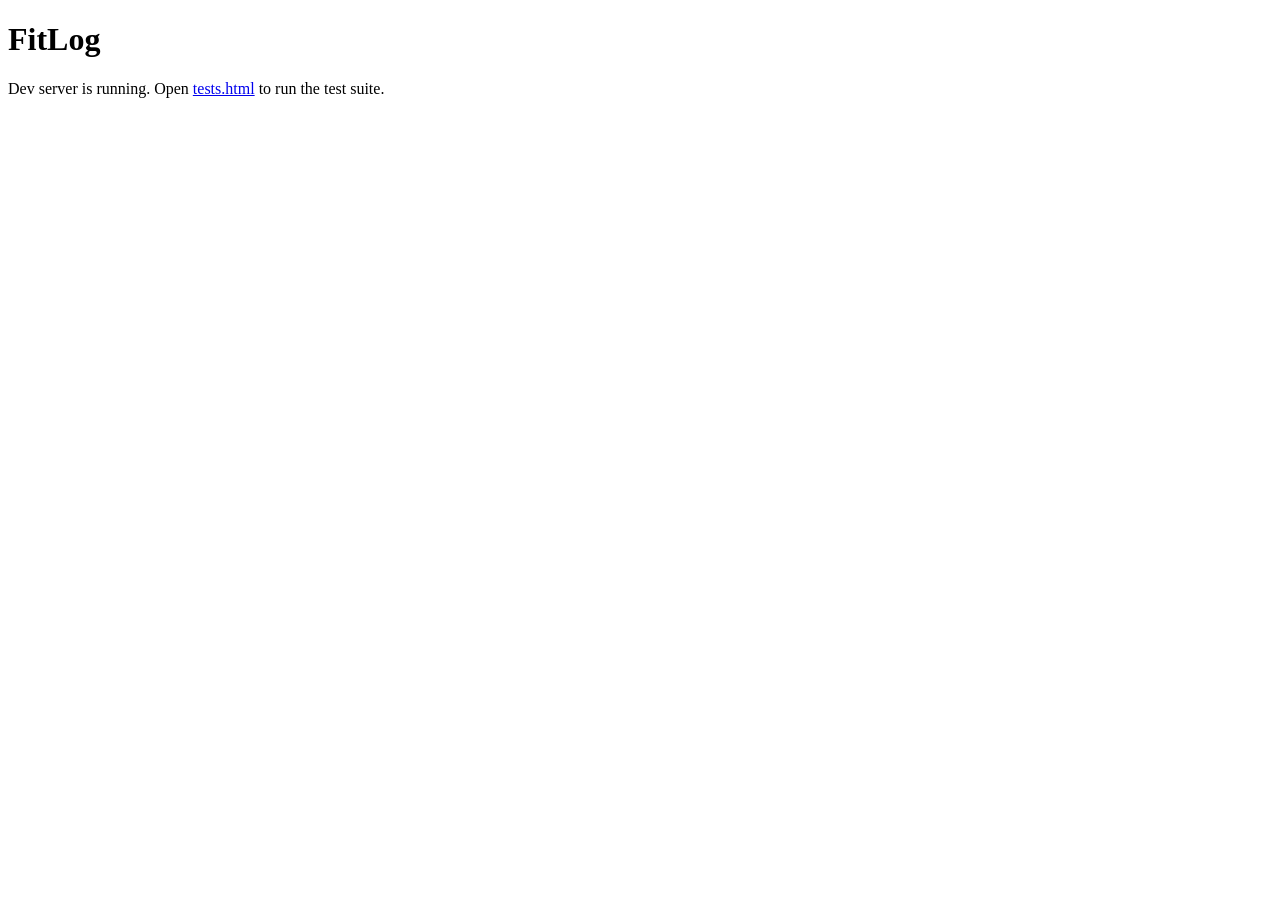
==== index.html @ 4e92e4af "chore: scaffold app shell and headless + browser test harness" ====
<!doctype html>
<html lang="en">
<head>
  <meta charset="utf-8">
  <meta name="viewport" content="width=device-width, initial-scale=1, viewport-fit=cover">
  <title>FitLog</title>
</head>
<body>
  <h1>FitLog</h1>
  <p>Dev server is running. Open <a href="tests.html">tests.html</a> to run the test suite.</p>
</body>
</html>
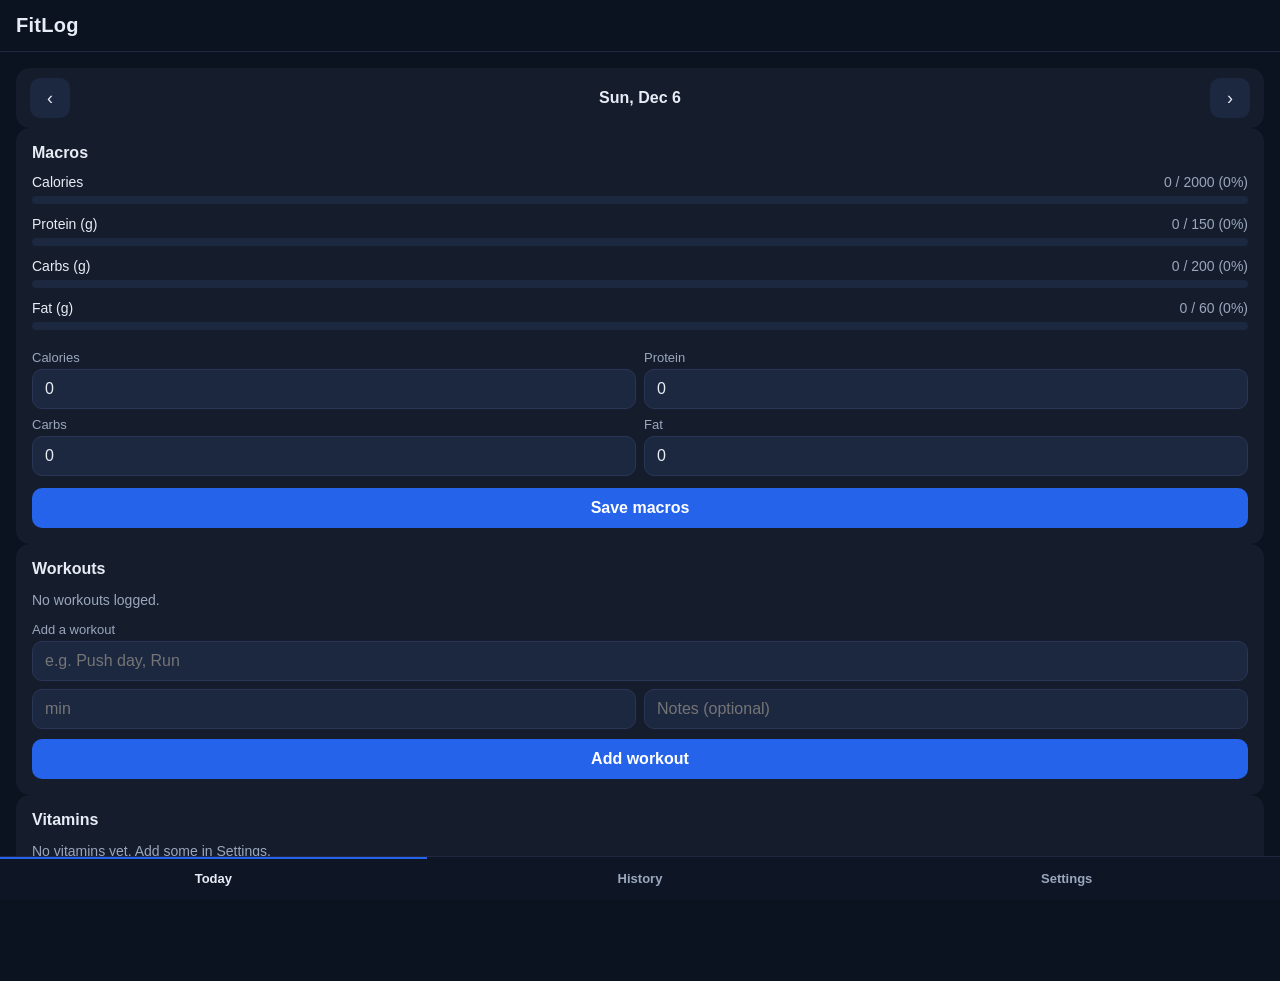
==== commit 22fb6c38: "feat: Today screen with macros, workouts, vitamins and tab navigation" ====
--- a/index.html
+++ b/index.html
@@ -3,10 +3,18 @@
 <head>
   <meta charset="utf-8">
   <meta name="viewport" content="width=device-width, initial-scale=1, viewport-fit=cover">
+  <meta name="theme-color" content="#2563eb">
   <title>FitLog</title>
+  <link rel="stylesheet" href="styles.css">
 </head>
 <body>
-  <h1>FitLog</h1>
-  <p>Dev server is running. Open <a href="tests.html">tests.html</a> to run the test suite.</p>
+  <header id="appbar"><h1>FitLog</h1></header>
+  <main id="screen"></main>
+  <nav id="tabs">
+    <button data-tab="today" class="active" type="button">Today</button>
+    <button data-tab="history" type="button">History</button>
+    <button data-tab="settings" type="button">Settings</button>
+  </nav>
+  <script type="module" src="js/app.js"></script>
 </body>
 </html>
--- a/styles.css
+++ b/styles.css
@@ -0,0 +1,113 @@
+:root {
+  --bg: #0b1220;
+  --card: #151c2c;
+  --card-2: #1c2740;
+  --text: #e7ecf5;
+  --muted: #9aa7bd;
+  --accent: #2563eb;
+  --accent-2: #22c55e;
+  --danger: #ef4444;
+  --radius: 14px;
+}
+
+* { box-sizing: border-box; }
+
+body {
+  margin: 0;
+  font-family: -apple-system, BlinkMacSystemFont, "Segoe UI", Roboto, sans-serif;
+  background: var(--bg);
+  color: var(--text);
+  padding-bottom: 76px; /* room for fixed tab bar */
+}
+
+#appbar {
+  position: sticky;
+  top: 0;
+  background: var(--bg);
+  padding: 14px 16px calc(14px + env(safe-area-inset-top));
+  border-bottom: 1px solid #1f2840;
+  z-index: 5;
+}
+#appbar h1 { margin: 0; font-size: 20px; letter-spacing: 0.3px; }
+
+#screen { padding: 16px; display: flex; flex-direction: column; gap: 16px; }
+
+.card {
+  background: var(--card);
+  border-radius: var(--radius);
+  padding: 16px;
+}
+.card h2 { margin: 0 0 12px; font-size: 16px; }
+.card h2 .sub { color: var(--muted); font-weight: 400; font-size: 13px; }
+
+.date-nav {
+  display: flex; align-items: center; justify-content: space-between;
+  background: var(--card); border-radius: var(--radius); padding: 10px 14px;
+}
+.date-nav button {
+  background: var(--card-2); color: var(--text); border: 0;
+  width: 40px; height: 40px; border-radius: 10px; font-size: 18px;
+}
+.date-nav .label { font-weight: 600; }
+
+.macro-row { margin-bottom: 12px; }
+.macro-row:last-child { margin-bottom: 0; }
+.macro-row .top { display: flex; justify-content: space-between; font-size: 14px; margin-bottom: 6px; }
+.macro-row .muted { color: var(--muted); }
+.bar { height: 8px; background: var(--card-2); border-radius: 999px; overflow: hidden; }
+.bar > span { display: block; height: 100%; background: var(--accent); border-radius: 999px; }
+.bar.over > span { background: var(--accent-2); }
+
+.row { display: flex; gap: 8px; }
+.row > * { flex: 1; }
+
+input, button, textarea {
+  font: inherit;
+}
+input, textarea {
+  width: 100%; background: var(--card-2); color: var(--text);
+  border: 1px solid #2a3656; border-radius: 10px; padding: 10px 12px;
+}
+label { display: block; font-size: 13px; color: var(--muted); margin: 8px 0 4px; }
+
+.btn {
+  background: var(--accent); color: white; border: 0; border-radius: 10px;
+  padding: 11px 14px; font-weight: 600;
+}
+.btn.secondary { background: var(--card-2); }
+.btn.danger { background: transparent; color: var(--danger); padding: 6px 8px; }
+.btn:active { opacity: 0.85; }
+
+.list-item {
+  display: flex; align-items: center; justify-content: space-between;
+  background: var(--card-2); border-radius: 10px; padding: 10px 12px; margin-bottom: 8px;
+}
+.list-item:last-child { margin-bottom: 0; }
+.list-item .meta { color: var(--muted); font-size: 13px; }
+.empty { color: var(--muted); font-size: 14px; }
+
+.vitamin {
+  display: flex; align-items: center; gap: 12px;
+  background: var(--card-2); border-radius: 10px; padding: 12px; margin-bottom: 8px;
+}
+.vitamin:last-child { margin-bottom: 0; }
+.check {
+  width: 24px; height: 24px; border-radius: 7px;
+  border: 2px solid #3a4a72; display: grid; place-items: center; flex: 0 0 auto;
+}
+.vitamin.on .check { background: var(--accent-2); border-color: var(--accent-2); }
+.vitamin.on .check::after { content: "✓"; color: #07210f; font-weight: 800; font-size: 15px; }
+
+#tabs {
+  position: fixed; bottom: 0; left: 0; right: 0;
+  display: flex; background: #0e1626; border-top: 1px solid #1f2840;
+  padding-bottom: env(safe-area-inset-bottom);
+}
+#tabs button {
+  flex: 1; background: transparent; border: 0; color: var(--muted);
+  padding: 14px 0; font-size: 13px; font-weight: 600;
+}
+#tabs button.active { color: var(--text); box-shadow: inset 0 2px 0 var(--accent); }
+
+.summary-day { cursor: pointer; }
+.summary-day .meta { display: flex; gap: 14px; margin-top: 4px; }
